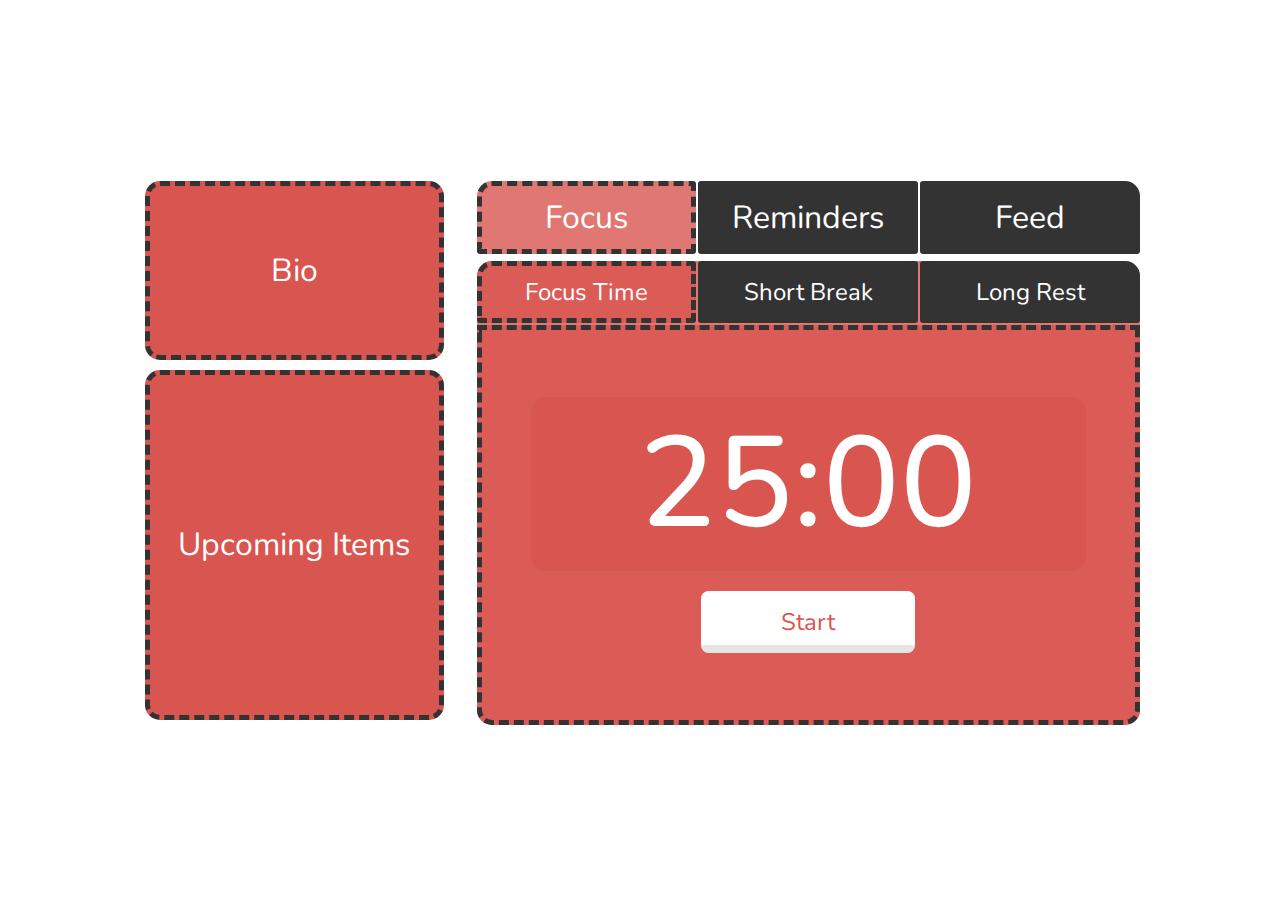
==== mainpage-dev/mainPage.html @ 372b0d2d "comment added" ====
<!DOCTYPE html>
<html lang="en">
  <head>
    <meta charset="UTF-8" />
    <meta http-equiv="X-UA-Compatible" content="IE=edge" />
    <meta name="viewport" content="width=device-width, initial-scale=1.0" />
    <link rel="stylesheet" href="mainPage.css" />
    <link rel="stylesheet" href="pomodoro.css" />
    <title>main_page</title>
    <script type="module" src="mainPage.js"></script>
  </head>
  <body>
    <div class="container">
      <div class="left-column">
        <div class="bio">
          <span> Bio </span>
        </div>
        <div class="upcoming-item-list">
          <spab> Upcoming Items </spab>
        </div>
      </div>
      <div class="right-column">
        <div class="main-header">
          <span data-main-tab-target="#main-focus" class="nav active"
            >Focus</span
          >
          <span data-main-tab-target="#main-reminders" class="nav"
            >Reminders</span
          >
          <span data-main-tab-target="#main-feed" class="nav">Feed</span>
        </div>

        <div class="main-content">
          <div id="main-focus" class="active" data-main-tab-content>
            <div class="header">
              <span data-tab-target="#focus-time" class="nav active"
                >Focus Time</span
              >
              <span data-tab-target="#short-break" class="nav"
                >Short Break</span
              >
              <span data-tab-target="#long-rest" class="nav">Long Rest</span>
            </div>
            <div class="content">
              <div id="focus-time" class="active" data-tab-content>
                <div class="time">
                  <span>23:45</span>
                </div>
                <div class="start">Start</div>
              </div>
              <div id="short-break" data-tab-content>
                <div class="time">
                  <span>12:34</span>
                </div>
                <div class="start">Stop</div>
              </div>
              <div id="long-rest" data-tab-content>
                <div class="time">
                  <span>43:21</span>
                </div>
                <div class="start">Reset</div>
              </div>
            </div>
          </div>
          <div id="main-reminders" data-main-tab-content>
            <span>Reminders</span>
          </div>
          <div id="main-feed" data-main-tab-content>
            <span>Feed</span>
          </div>
        </div>
      </div>
    </div>
  </body>
</html>
---- mainpage-dev/mainPage.css ----
@import './src/fonts/fonts.css';

:root {
    --primary-color: rgb(217, 85, 80, 0.8);
    --primary-color-deep: rgb(217, 85, 80, 1);
    --text-color: #fff;
    --background-black: #333;
    --content-min-height: 400px;
    --internal-content-min-height: 250px;
    --border-width: 5px;
    --margin-width: 5px;
    --box-radius: 15px;
    --internal-title-font-size: 1.5rem;
    --title-font-size: 2rem;
    --time-font-size: 8rem;
    --start-margin-top: 20px;
    --start-padding-top-bottom: 15px;
    --start-padding-left-right: 80px;
    --start-before-height: 8px;
}

*,
*::before,
*::after {
    margin: 0;
    padding: 0;
    box-sizing: border-box;
    list-style: none;
    text-decoration: none;
    user-select: none;
    -webkit-user-drag: none;
    font-family: 'Nunito', sans-serif;
}

body {
    display: grid;
    place-items: center;
    width: 100vw;
    min-height: 100vh;
}

.container {
    width: 80%;
    min-width: 400px;
    max-width: 1000px;
    height: auto;
    min-height: var(--content-min-height);
    color: #fff;
    display: flex;
    flex-direction: row;
    justify-content: flex-start;
}

.container .left-column {
    position: relative;
    display: flex;
    flex: 1;
    flex-direction: column;
    justify-content: flex-start;
    /* height: auto; */
    min-height: var(--content-min-height);
    margin-right: var(--margin-width);
}

.container .left-column .bio {
    display: flex;
    justify-content: center;
    align-items: center;
    width: 90%;
    flex: 1;
    color: #fff;
    font-size: var(--title-font-size);
    background-color: var(--primary-color-deep);
    margin: var(--margin-width);
    border: var(--border-width) dashed var(--background-black);
    border-radius: var(--box-radius);
}

.container .left-column .upcoming-item-list {
    display: flex;
    position: relative;
    justify-content: center;
    align-items: center;
    /* height: 100px; */
    width: 90%;
    flex: 2;
    color: #fff;
    font-size: var(--title-font-size);
    margin: var(--margin-width);
    background-color: var(--primary-color-deep);
    border: var(--border-width) dashed var(--background-black);
    border-radius: var(--box-radius);
    cursor: pointer;
}

.container .right-column {
    display: flex;
    flex: 2;
    flex-direction: column;
    justify-content: center;
    align-items: center;
    height: 100%;
}

.container .right-column .main-header {
    display: flex;
    width: 100%;
    justify-content: space-evenly;
    gap: 2px;
    font-size: var(--title-font-size);
    margin: var(--margin-width);
}

.container .right-column .main-header .nav {
    flex: 1;
    position: relative;
    background: var(--background-black);
    text-align: center;
    padding: 10px 0;
    cursor: pointer;
    border: var(--border-width) solid var(--background-black);
    border-radius: 3px;
    transition: 0.2s;
}

.container .right-column .main-header .nav:hover {
    border: var(--border-width) dashed var(--primary-color);
    background: var(--text-color);
    color: var(--primary-color);
}

.container .right-column .main-header .nav:hover::after {
    background: var(--background-black);
}

.container .right-column .main-header .nav:first-child {
    border-top-left-radius: var(--box-radius);
}

.container .right-column .main-header .nav:last-child {
    border-top-right-radius: var(--box-radius);
}

.container .right-column .main-header .active {
    border: var(--border-width) dashed var(--background-black);
    background-color: var(--primary-color);
    color: var(--text-color);
}

.container .right-column .main-content {
    position: relative;
    margin-top: 2px;
    width: 100%;
    min-height: var(--content-min-height);
    background: var(--primary-color);
    /* border: var(--border-width) dashed var(--background-black); */
    border-radius: var(--box-radius);
    display: flex;
    justify-content: center;
    align-items: center;
}

[data-main-tab-content] {
    display: none;
    width: 100%;
}

.active[data-main-tab-content] {
    display: flex;
    flex-direction: column;
    justify-content: center;
    align-items: center;
    height: 80%;
}
---- mainpage-dev/pomodoro.css ----
@import './src/fonts/fonts.css';

/* #main-focus {
    width: 80%;
    min-width: 400px;
    max-width: 1000px;
    height: 80%;
    min-height: var(--internal-content-min-height);
    color: #fff;
} */


#main-focus .header {
    display: flex;
    width: 100%;
    justify-content: space-evenly;
    gap: 2px;
    font-size: var(--internal-title-font-size);
}


#main-focus .header .nav {
    flex: 1;
    position: relative;
    background: var(--background-black);
    text-align: center;
    padding: 10px 0;
    cursor: pointer;
    border: var(--border-width) solid var(--background-black);
    border-radius: 3px;
    transition: 0.2s;
}


#main-focus .header .nav:hover {
    border: var(--border-width) dashed var(--primary-color);
    background: var(--text-color);
    color: var(--primary-color);
}


#main-focus .header .nav:hover::after {
    background: var(--background-black);
}


#main-focus .header .nav:first-child {
    border-top-left-radius: var(--box-radius);
}

#main-focus .header .nav:last-child {
    border-top-right-radius: var(--box-radius);
}


.content {
    position: relative;
    margin-top: 2px;
    width: 100%;
    min-height: var(--content-min-height);
    background: var(--primary-color);
    border: var(--border-width) dashed var(--background-black);
    border-bottom-right-radius: var(--box-radius);
    border-bottom-left-radius: var(--box-radius);
    display: flex;
    justify-content: center;
    align-items: center;
}


[data-tab-content] {
    display: none;
    width: 100%;
}


.active[data-tab-content] {
    display: flex;
    flex-direction: column;
    justify-content: center;
    align-items: center;
    height: 100%;
}


#main-focus .header .active {
    border: var(--border-width) dashed var(--background-black);
    background-color: var(--primary-color);
    color: var(--text-color);
}


.time {
    font-size: var(--time-font-size);
    font-weight: 500;
    width: 85%;
    height: 70%;
    background-color: var(--primary-color-deep);
    display: flex;
    justify-content: center;
    align-items: center;
    border-radius: var(--box-radius);
}


.start {
    display: flex;
    position: relative;
    justify-content: center;
    align-items: center;
    background: var(--text-color);
    color: var(--primary-color-deep);
    font-size: var(--internal-title-font-size);
    margin-top: var(--start-margin-top);
    padding: var(--start-padding-top-bottom) var(--start-padding-left-right);
    border-radius: calc(var(--box-radius) / 2);
    overflow: hidden;
    cursor: pointer;
}

.start::before {
    content: "";
    position: absolute;
    left: 0;
    width: 100%;
    height: var(--start-before-height);
    bottom: 0px;
    background: rgba(0, 0, 0, 0.1);
}

@media (max-width: 800px) {
    :root {
        --border-width: 3px;
        --box-radius: 10px;
        --title-font-size: 1.2rem;
        --content-min-height: 250px;
        --time-font-size: calc(5rem + 5vw);
        --start-margin-top: 10px;
        --start-before-height: 5px;
    }
}
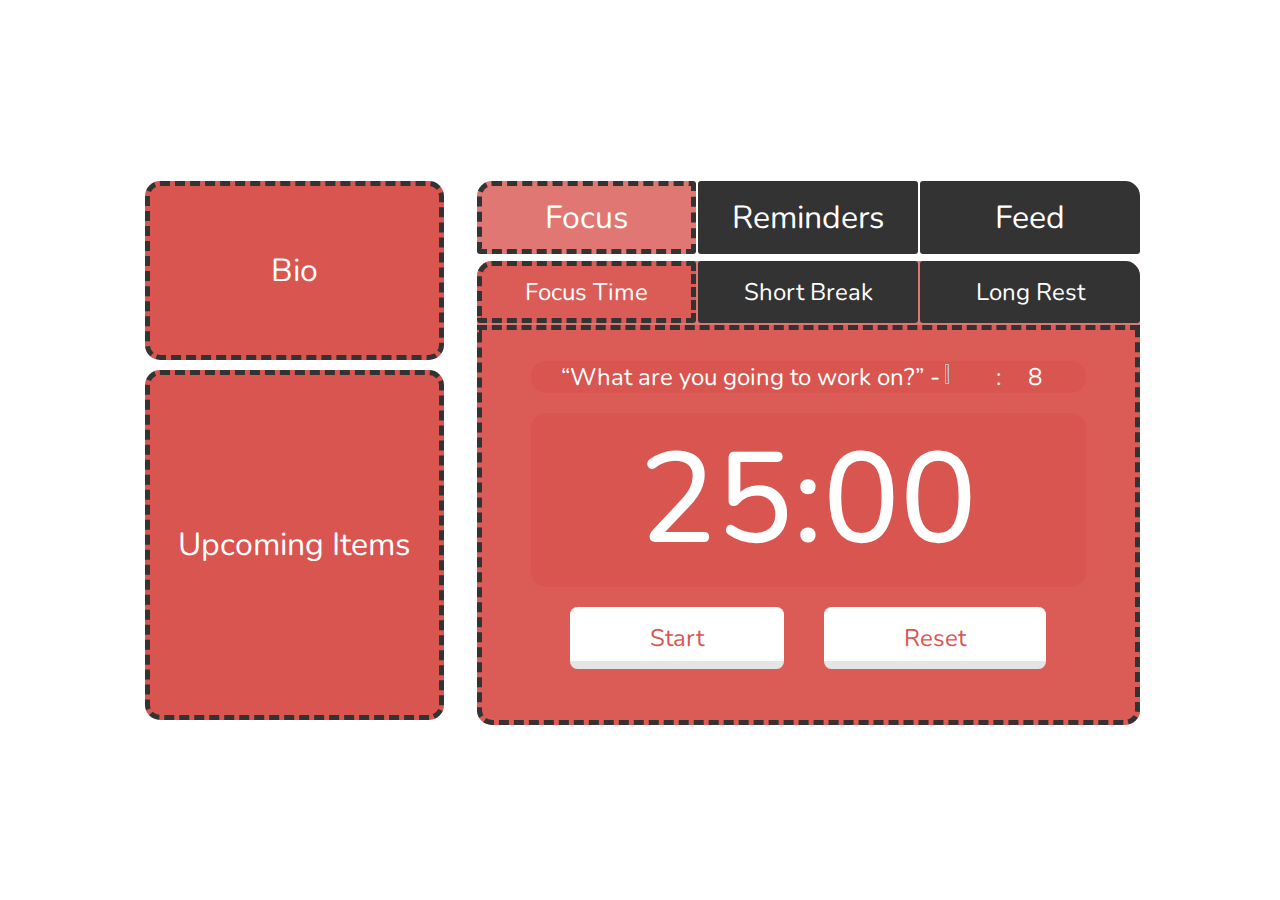
==== commit b75ddaa8: "structure change" ====
--- a/mainpage-dev/mainPage.html
+++ b/mainpage-dev/mainPage.html
@@ -5,9 +5,10 @@
     <meta http-equiv="X-UA-Compatible" content="IE=edge" />
     <meta name="viewport" content="width=device-width, initial-scale=1.0" />
     <link rel="stylesheet" href="mainPage.css" />
-    <link rel="stylesheet" href="pomodoro.css" />
+    <link rel="stylesheet" href="css/pomodoro.css" />
     <title>main_page</title>
     <script type="module" src="mainPage.js"></script>
+    <script type="module" src="scripts/focus.js"></script>
   </head>
   <body>
     <div class="container">
@@ -43,10 +44,23 @@
             </div>
             <div class="content">
               <div id="focus-time" class="active" data-tab-content>
+                <div class="annotation">
+                  <div class="focusing-task-tile">
+                    <span>“What are you going to work on?” - </span>
+                  </div>
+                  <div class="pomo-amount">
+                    <img class="pomo-icon" src="src/img/clock_icon.png">
+                    <span>:</span>
+                    <span class="pomo-number">8</span>
+                  </div>
+                </div>
                 <div class="time">
                   <span>23:45</span>
                 </div>
-                <div class="start">Start</div>
+                <div class="action-buttons">
+                  <div class="start">Start</div>
+                  <div class="reset">Reset</div>
+                </div>
               </div>
               <div id="short-break" data-tab-content>
                 <div class="time">
--- a/mainpage-dev/css/pomodoro.css
+++ b/mainpage-dev/css/pomodoro.css
@@ -0,0 +1,217 @@
+@import './src/fonts/fonts.css';
+
+/* #main-focus {
+    width: 80%;
+    min-width: 400px;
+    max-width: 1000px;
+    height: 80%;
+    min-height: var(--internal-content-min-height);
+    color: #fff;
+} */
+
+
+#main-focus .header {
+    display: flex;
+    width: 100%;
+    justify-content: space-evenly;
+    gap: 2px;
+    font-size: var(--internal-title-font-size);
+}
+
+
+#main-focus .header .nav {
+    flex: 1;
+    position: relative;
+    background: var(--background-black);
+    text-align: center;
+    padding: 10px 0;
+    cursor: pointer;
+    border: var(--border-width) solid var(--background-black);
+    border-radius: 3px;
+    transition: 0.2s;
+}
+
+
+#main-focus .header .nav:hover {
+    border: var(--border-width) dashed var(--primary-color);
+    background: var(--text-color);
+    color: var(--primary-color);
+}
+
+
+#main-focus .header .nav:hover::after {
+    background: var(--background-black);
+}
+
+
+#main-focus .header .nav:first-child {
+    border-top-left-radius: var(--box-radius);
+}
+
+#main-focus .header .nav:last-child {
+    border-top-right-radius: var(--box-radius);
+}
+
+
+.content {
+    position: relative;
+    margin-top: 2px;
+    width: 100%;
+    min-height: var(--content-min-height);
+    background: var(--primary-color);
+    border: var(--border-width) dashed var(--background-black);
+    border-bottom-right-radius: var(--box-radius);
+    border-bottom-left-radius: var(--box-radius);
+    display: flex;
+    justify-content: center;
+    align-items: center;
+}
+
+
+[data-tab-content] {
+    display: none;
+    width: 100%;
+}
+
+
+.active[data-tab-content] {
+    display: flex;
+    flex-direction: column;
+    justify-content: center;
+    align-items: center;
+    height: 100%;
+}
+
+
+#main-focus .header .active {
+    border: var(--border-width) dashed var(--background-black);
+    background-color: var(--primary-color);
+    color: var(--text-color);
+}
+
+.annotation {
+    display: flex;
+    justify-content: center;
+    align-items: center;
+    width: 85%;
+    height: 15%;
+    background-color: var(--primary-color-deep);
+    margin-bottom: var(--start-margin-top);
+    border-radius: var(--box-radius);
+}
+
+.annotation .focusing-task-tile span {
+    font-size: var(--internal-title-font-size);
+    width: 80%;
+    height: 100%;
+}
+
+.annotation .pomo-amount {
+    display: flex;
+    justify-content: center;
+    align-items: center;
+    width: 20%;
+    height: 80%;
+    position: relative;
+    overflow: hidden;
+    margin-left: 5px;
+}
+
+.annotation .pomo-amount .pomo-icon {
+    object-fit: cover;
+    display: flex;
+    justify-content: center;
+    align-items: center;
+    width: 10%;
+    height: 10%;
+    flex-grow: 1;
+}
+
+.annotation .pomo-amount span {
+    font-size: var(--internal-title-font-size);
+    display: flex;
+    justify-content: center;
+    align-items: center;
+    flex-grow: 1;
+}
+
+.time {
+    font-size: var(--time-font-size);
+    font-weight: 500;
+    width: 85%;
+    height: 60%;
+    background-color: var(--primary-color-deep);
+    display: flex;
+    justify-content: center;
+    align-items: center;
+    border-radius: var(--box-radius);
+}
+
+.action-buttons {
+    display: flex;
+    justify-content: space-evenly;
+    align-items: center;
+}
+
+
+.start {
+    display: flex;
+    position: relative;
+    justify-content: center;
+    align-items: center;
+    background: var(--text-color);
+    color: var(--primary-color-deep);
+    font-size: var(--internal-title-font-size);
+    margin: var(--start-margin-top);
+    padding: var(--start-padding-top-bottom) var(--start-padding-left-right);
+    border-radius: calc(var(--box-radius) / 2);
+    overflow: hidden;
+    cursor: pointer;
+}
+
+.start::before {
+    content: "";
+    position: absolute;
+    left: 0;
+    width: 100%;
+    height: var(--start-before-height);
+    bottom: 0px;
+    background: rgba(0, 0, 0, 0.1);
+}
+
+.reset {
+    display: flex;
+    position: relative;
+    justify-content: center;
+    align-items: center;
+    background: var(--text-color);
+    color: var(--primary-color-deep);
+    font-size: var(--internal-title-font-size);
+    margin: var(--start-margin-top);
+    padding: var(--start-padding-top-bottom) var(--start-padding-left-right);
+    border-radius: calc(var(--box-radius) / 2);
+    overflow: hidden;
+    cursor: pointer;
+}
+
+.reset::before {
+    content: "";
+    position: absolute;
+    left: 0;
+    width: 100%;
+    height: var(--start-before-height);
+    bottom: 0px;
+    background: rgba(0, 0, 0, 0.1);
+}
+
+@media (max-width: 800px) {
+    :root {
+        --border-width: 3px;
+        --box-radius: 10px;
+        --title-font-size: 1.2rem;
+        --content-min-height: 250px;
+        --time-font-size: calc(5rem + 5vw);
+        --start-margin-top: 10px;
+        --start-before-height: 5px;
+    }
+}
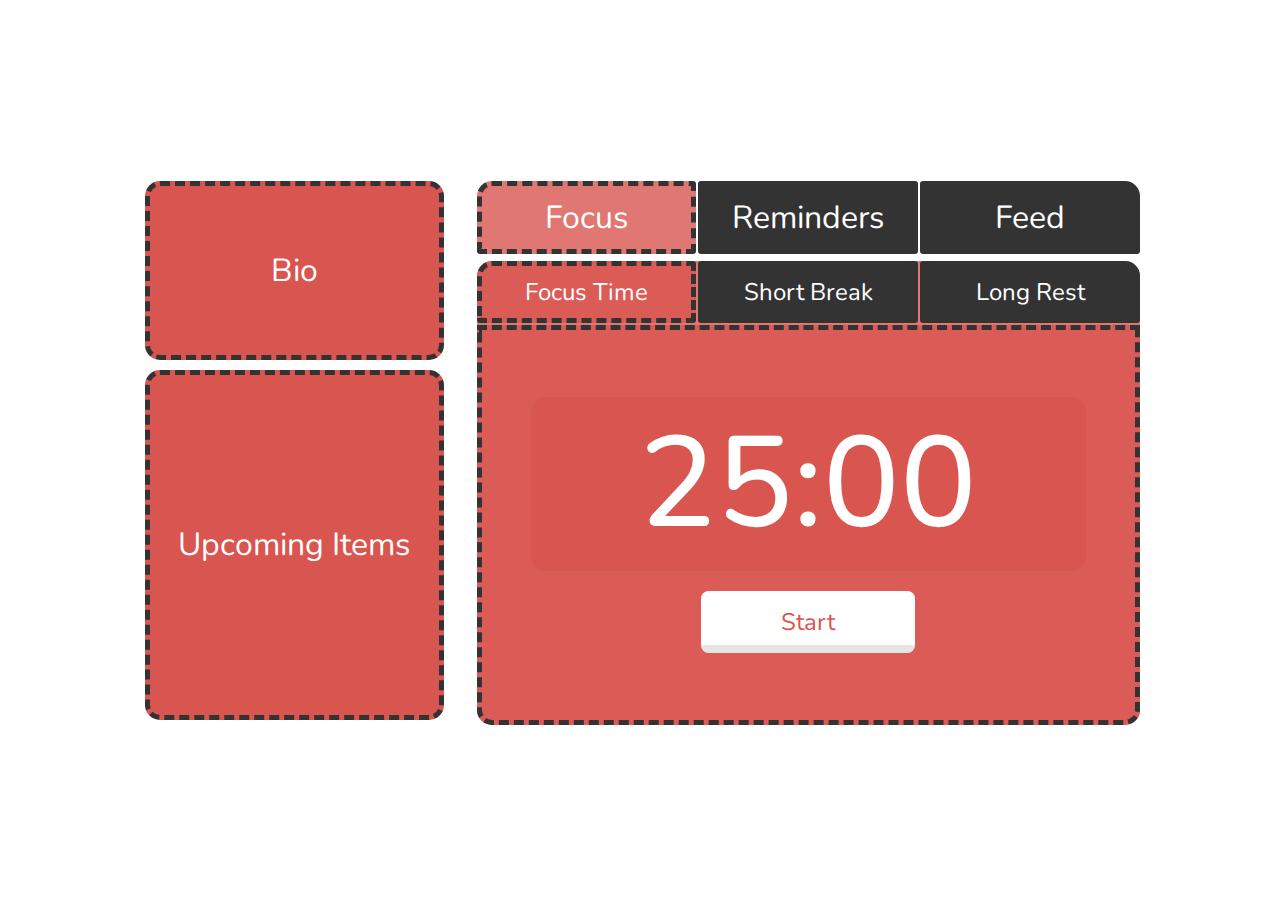
==== commit 161d22d4: "files structure change" ====
--- a/mainpage-dev/mainPage.html
+++ b/mainpage-dev/mainPage.html
@@ -5,7 +5,7 @@
     <meta http-equiv="X-UA-Compatible" content="IE=edge" />
     <meta name="viewport" content="width=device-width, initial-scale=1.0" />
     <link rel="stylesheet" href="mainPage.css" />
-    <link rel="stylesheet" href="css/pomodoro.css" />
+    <link rel="stylesheet" href="css/focus.css" />
     <title>main_page</title>
     <script type="module" src="mainPage.js"></script>
     <script type="module" src="scripts/focus.js"></script>
@@ -44,23 +44,10 @@
             </div>
             <div class="content">
               <div id="focus-time" class="active" data-tab-content>
-                <div class="annotation">
-                  <div class="focusing-task-tile">
-                    <span>“What are you going to work on?” - </span>
-                  </div>
-                  <div class="pomo-amount">
-                    <img class="pomo-icon" src="src/img/clock_icon.png">
-                    <span>:</span>
-                    <span class="pomo-number">8</span>
-                  </div>
-                </div>
                 <div class="time">
                   <span>23:45</span>
                 </div>
-                <div class="action-buttons">
-                  <div class="start">Start</div>
-                  <div class="reset">Reset</div>
-                </div>
+                <div class="start">Start</div>
               </div>
               <div id="short-break" data-tab-content>
                 <div class="time">
--- a/mainpage-dev/css/focus.css
+++ b/mainpage-dev/css/focus.css
@@ -0,0 +1,141 @@
+@import '../src/fonts/fonts.css';
+
+/* #main-focus {
+    width: 80%;
+    min-width: 400px;
+    max-width: 1000px;
+    height: 80%;
+    min-height: var(--internal-content-min-height);
+    color: #fff;
+} */
+
+
+#main-focus .header {
+    display: flex;
+    width: 100%;
+    justify-content: space-evenly;
+    gap: 2px;
+    font-size: var(--internal-title-font-size);
+}
+
+
+#main-focus .header .nav {
+    flex: 1;
+    position: relative;
+    background: var(--background-black);
+    text-align: center;
+    padding: 10px 0;
+    cursor: pointer;
+    border: var(--border-width) solid var(--background-black);
+    border-radius: 3px;
+    transition: 0.2s;
+}
+
+
+#main-focus .header .nav:hover {
+    border: var(--border-width) dashed var(--primary-color);
+    background: var(--text-color);
+    color: var(--primary-color);
+}
+
+
+#main-focus .header .nav:hover::after {
+    background: var(--background-black);
+}
+
+
+#main-focus .header .nav:first-child {
+    border-top-left-radius: var(--box-radius);
+}
+
+#main-focus .header .nav:last-child {
+    border-top-right-radius: var(--box-radius);
+}
+
+
+.content {
+    position: relative;
+    margin-top: 2px;
+    width: 100%;
+    min-height: var(--content-min-height);
+    background: var(--primary-color);
+    border: var(--border-width) dashed var(--background-black);
+    border-bottom-right-radius: var(--box-radius);
+    border-bottom-left-radius: var(--box-radius);
+    display: flex;
+    justify-content: center;
+    align-items: center;
+}
+
+
+[data-tab-content] {
+    display: none;
+    width: 100%;
+}
+
+
+.active[data-tab-content] {
+    display: flex;
+    flex-direction: column;
+    justify-content: center;
+    align-items: center;
+    height: 100%;
+}
+
+
+#main-focus .header .active {
+    border: var(--border-width) dashed var(--background-black);
+    background-color: var(--primary-color);
+    color: var(--text-color);
+}
+
+
+.time {
+    font-size: var(--time-font-size);
+    font-weight: 500;
+    width: 85%;
+    height: 70%;
+    background-color: var(--primary-color-deep);
+    display: flex;
+    justify-content: center;
+    align-items: center;
+    border-radius: var(--box-radius);
+}
+
+
+.start {
+    display: flex;
+    position: relative;
+    justify-content: center;
+    align-items: center;
+    background: var(--text-color);
+    color: var(--primary-color-deep);
+    font-size: var(--internal-title-font-size);
+    margin-top: var(--start-margin-top);
+    padding: var(--start-padding-top-bottom) var(--start-padding-left-right);
+    border-radius: calc(var(--box-radius) / 2);
+    overflow: hidden;
+    cursor: pointer;
+}
+
+.start::before {
+    content: "";
+    position: absolute;
+    left: 0;
+    width: 100%;
+    height: var(--start-before-height);
+    bottom: 0px;
+    background: rgba(0, 0, 0, 0.1);
+}
+
+@media (max-width: 800px) {
+    :root {
+        --border-width: 3px;
+        --box-radius: 10px;
+        --title-font-size: 1.2rem;
+        --content-min-height: 250px;
+        --time-font-size: calc(5rem + 5vw);
+        --start-margin-top: 10px;
+        --start-before-height: 5px;
+    }
+}
